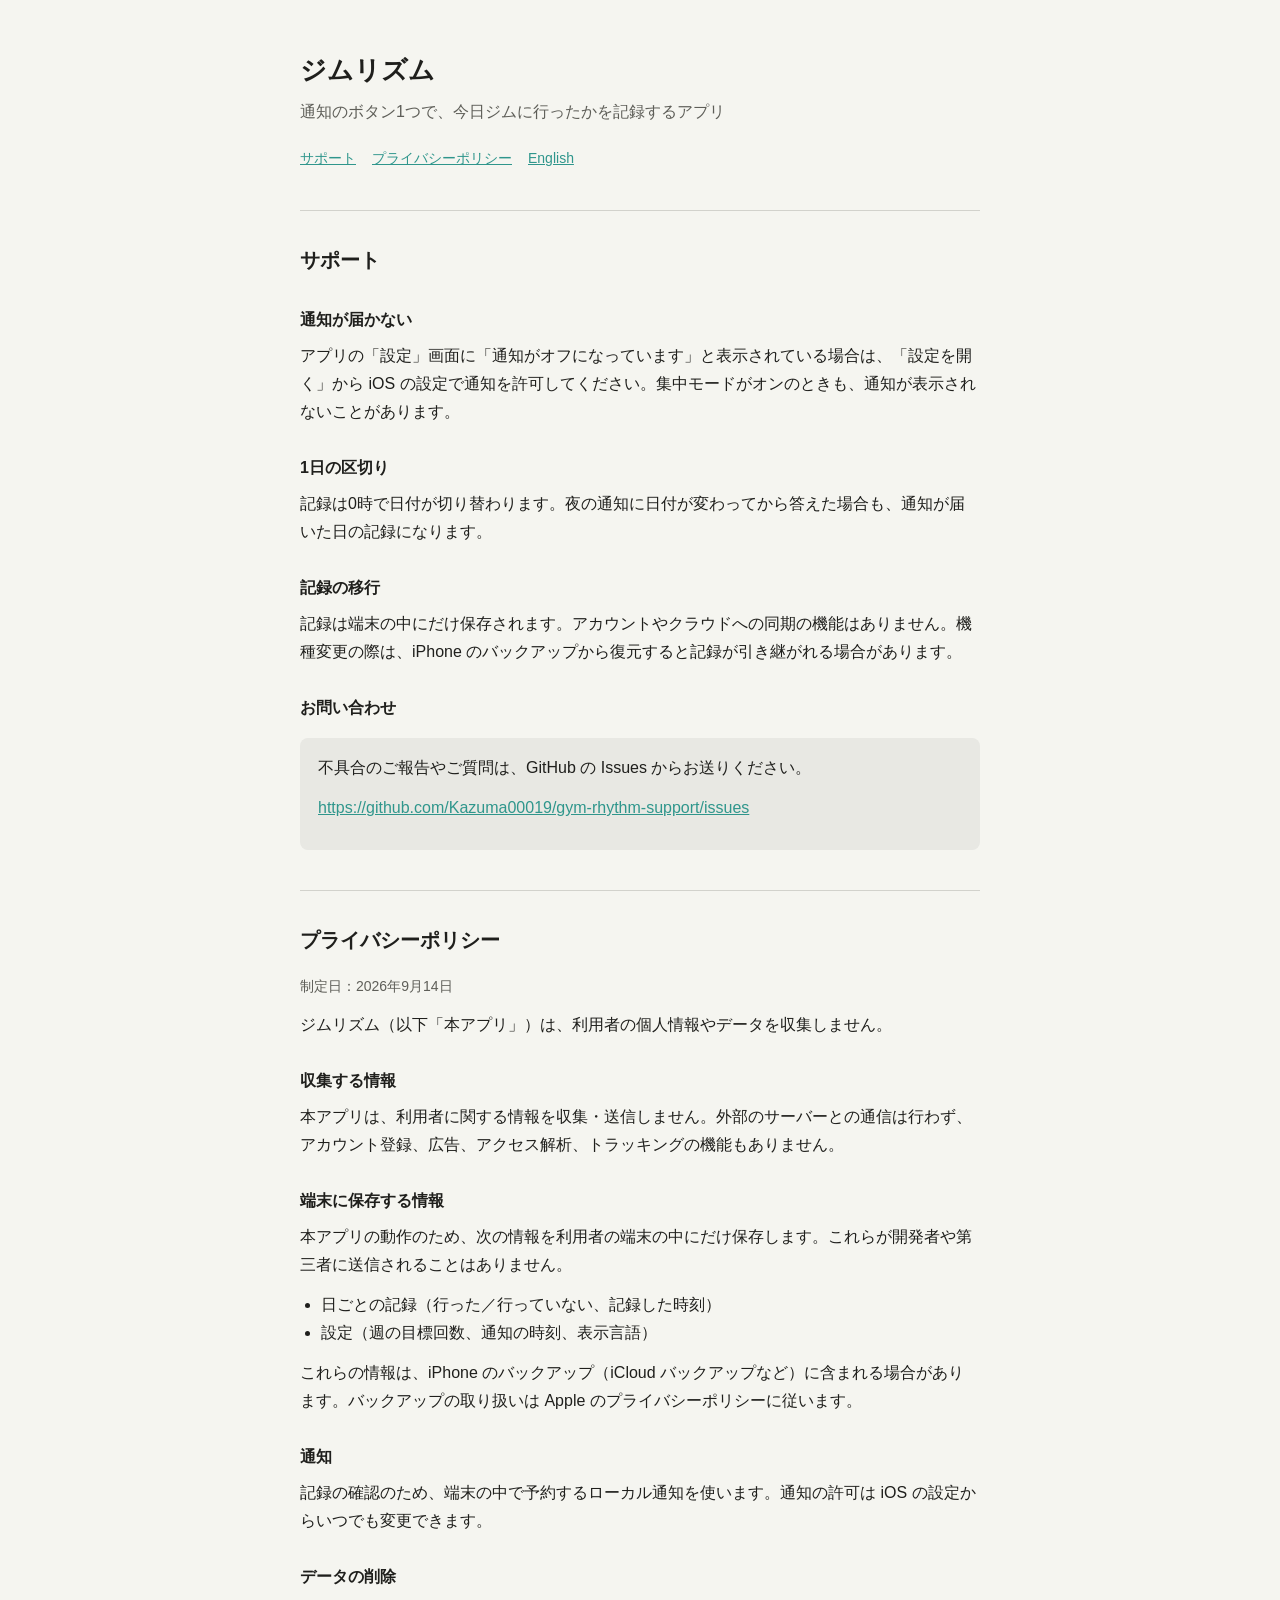
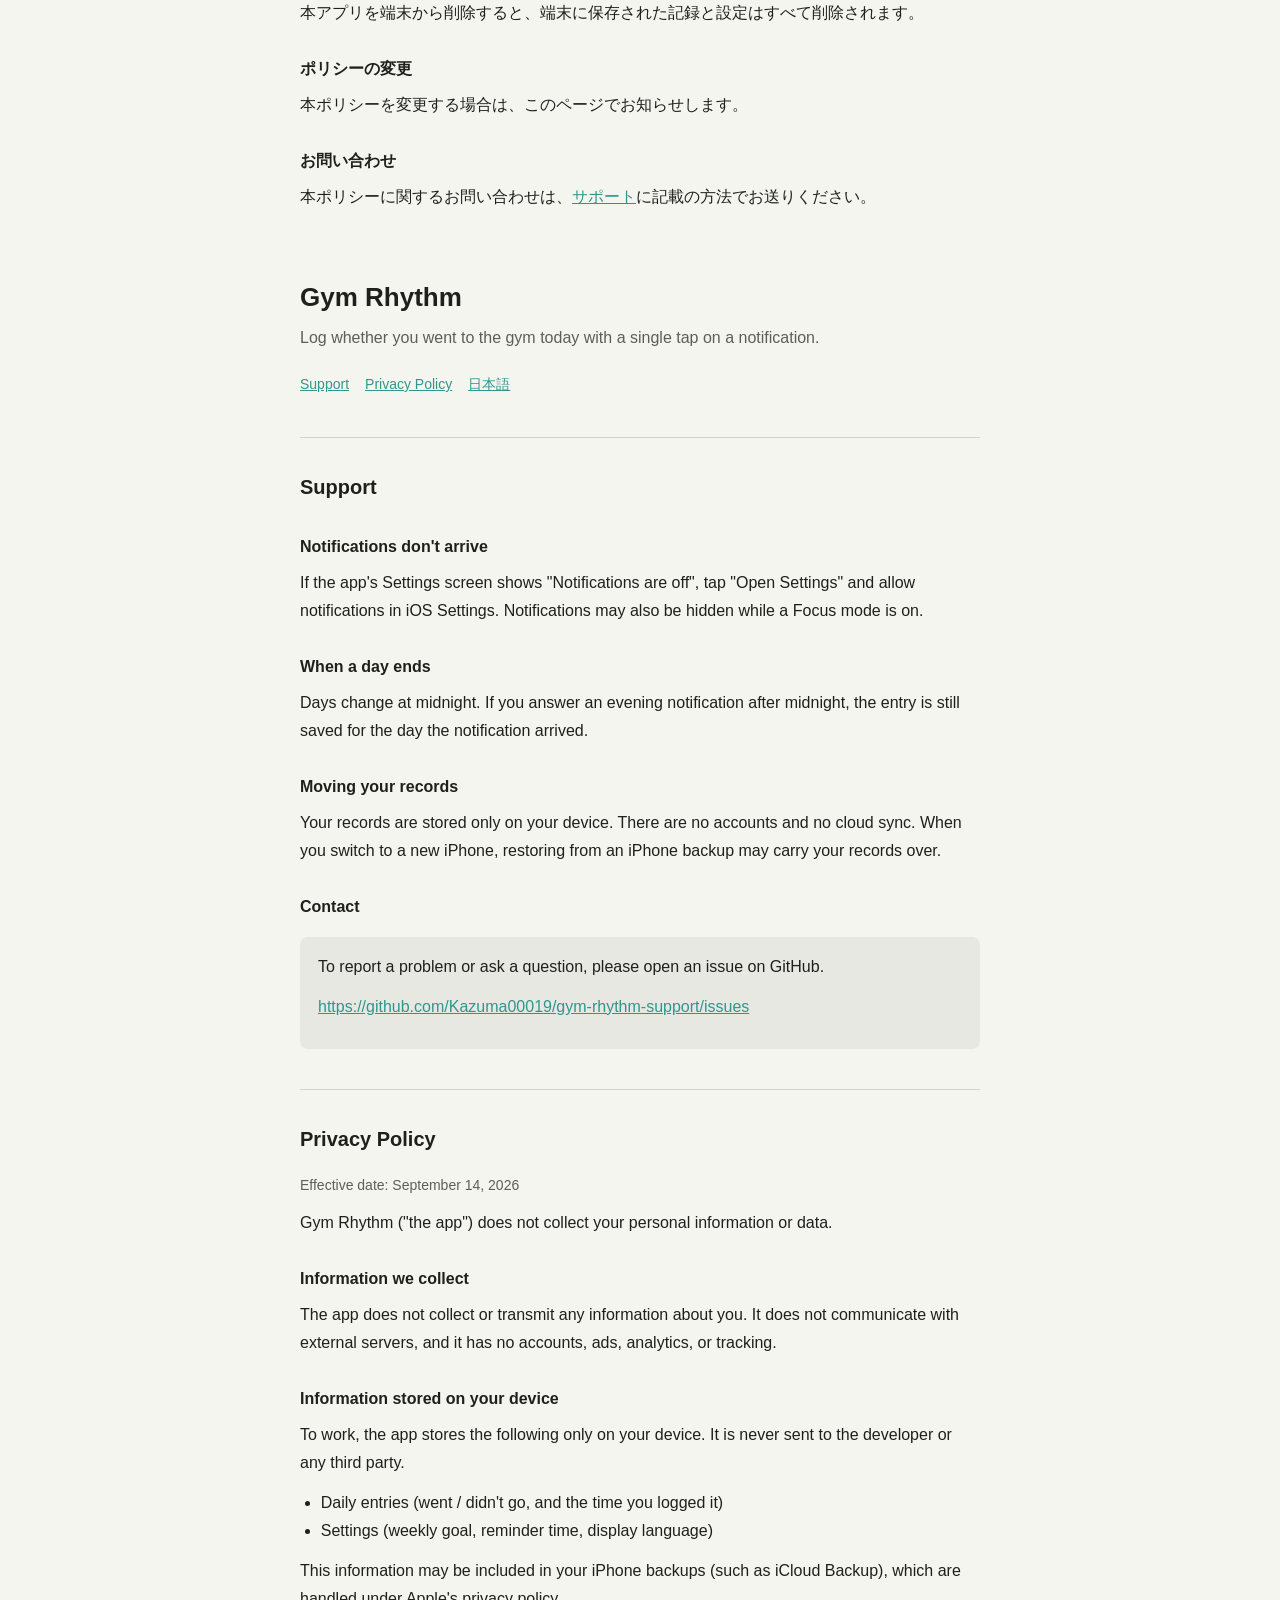
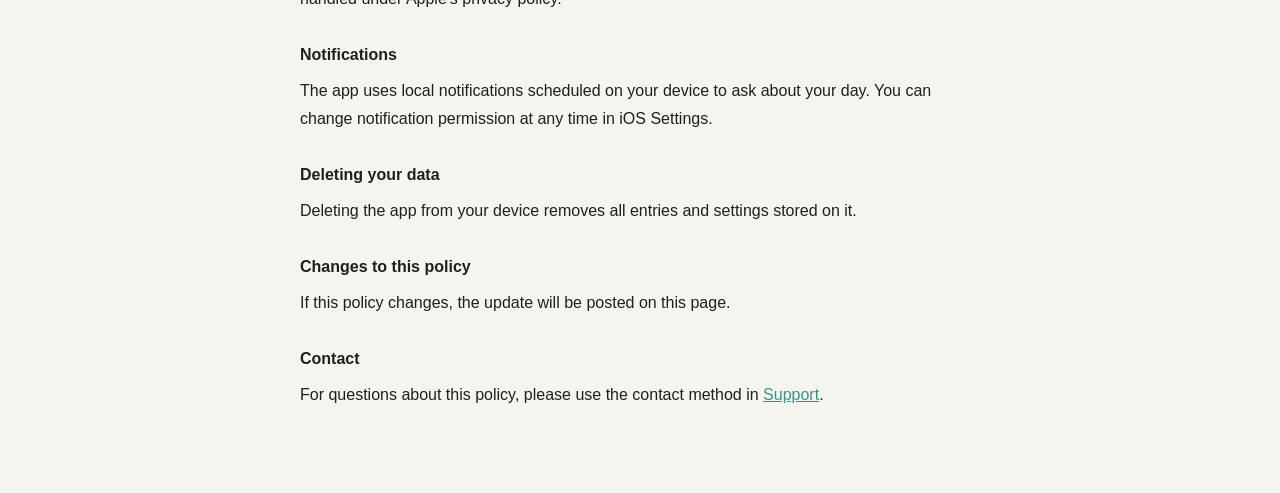
==== index.html @ 14ad71e3 "サポートとプライバシーポリシーのページを追加" ====
<!doctype html>
<html lang="ja">
<head>
<meta charset="utf-8">
<meta name="viewport" content="width=device-width, initial-scale=1">
<title>ジムリズム / Gym Rhythm — サポートとプライバシーポリシー</title>
<style>
  :root {
    --bg: #F5F5F0;
    --surface: #E8E8E3;
    --text: #1F1F1C;
    --muted: #5E5E58;
    --accent: #2F968C;
    --border: #D2D2CC;
  }
  @media (prefers-color-scheme: dark) {
    :root {
      --bg: #161616;
      --surface: #262626;
      --text: #ECECE8;
      --muted: #A3A39E;
      --accent: #5FBFB5;
      --border: #3A3A3A;
    }
  }
  * { box-sizing: border-box; }
  body {
    margin: 0;
    background: var(--bg);
    color: var(--text);
    font: 16px/1.75 -apple-system, BlinkMacSystemFont, "Hiragino Sans", "Helvetica Neue", sans-serif;
    padding-inline: 20px;
  }
  main { max-width: 680px; margin: 0 auto; padding-block: 48px 72px; }
  header { margin-bottom: 40px; }
  h1 { font-size: 26px; font-weight: 600; margin: 0 0 4px; }
  .sub { color: var(--muted); margin: 0; }
  nav { display: flex; flex-wrap: wrap; gap: 8px 16px; margin-top: 20px; font-size: 14px; }
  a { color: var(--accent); }
  section { border-top: 1px solid var(--border); padding-top: 32px; margin-top: 40px; }
  h2 { font-size: 20px; font-weight: 600; margin: 0 0 16px; }
  h3 { font-size: 16px; font-weight: 600; margin: 28px 0 8px; }
  p, ul { margin: 0 0 12px; }
  ul { padding-left: 1.3em; }
  .box { background: var(--surface); border-radius: 8px; padding: 16px 18px; margin: 16px 0; }
  .date { color: var(--muted); font-size: 14px; }
  .lang { margin-top: 64px; }
</style>
</head>
<body>
<main>
  <header>
    <h1>ジムリズム</h1>
    <p class="sub">通知のボタン1つで、今日ジムに行ったかを記録するアプリ</p>
    <nav>
      <a href="#support">サポート</a>
      <a href="#privacy">プライバシーポリシー</a>
      <a href="#en">English</a>
    </nav>
  </header>

  <section id="support">
    <h2>サポート</h2>

    <h3>通知が届かない</h3>
    <p>アプリの「設定」画面に「通知がオフになっています」と表示されている場合は、「設定を開く」から iOS の設定で通知を許可してください。集中モードがオンのときも、通知が表示されないことがあります。</p>

    <h3>1日の区切り</h3>
    <p>記録は0時で日付が切り替わります。夜の通知に日付が変わってから答えた場合も、通知が届いた日の記録になります。</p>

    <h3>記録の移行</h3>
    <p>記録は端末の中にだけ保存されます。アカウントやクラウドへの同期の機能はありません。機種変更の際は、iPhone のバックアップから復元すると記録が引き継がれる場合があります。</p>

    <h3>お問い合わせ</h3>
    <div class="box">
      <p>不具合のご報告やご質問は、GitHub の Issues からお送りください。</p>
      <p><a href="https://github.com/Kazuma00019/gym-rhythm-support/issues">https://github.com/Kazuma00019/gym-rhythm-support/issues</a></p>
    </div>
  </section>

  <section id="privacy">
    <h2>プライバシーポリシー</h2>
    <p class="date">制定日：2026年9月14日</p>

    <p>ジムリズム（以下「本アプリ」）は、利用者の個人情報やデータを収集しません。</p>

    <h3>収集する情報</h3>
    <p>本アプリは、利用者に関する情報を収集・送信しません。外部のサーバーとの通信は行わず、アカウント登録、広告、アクセス解析、トラッキングの機能もありません。</p>

    <h3>端末に保存する情報</h3>
    <p>本アプリの動作のため、次の情報を利用者の端末の中にだけ保存します。これらが開発者や第三者に送信されることはありません。</p>
    <ul>
      <li>日ごとの記録（行った／行っていない、記録した時刻）</li>
      <li>設定（週の目標回数、通知の時刻、表示言語）</li>
    </ul>
    <p>これらの情報は、iPhone のバックアップ（iCloud バックアップなど）に含まれる場合があります。バックアップの取り扱いは Apple のプライバシーポリシーに従います。</p>

    <h3>通知</h3>
    <p>記録の確認のため、端末の中で予約するローカル通知を使います。通知の許可は iOS の設定からいつでも変更できます。</p>

    <h3>データの削除</h3>
    <p>本アプリを端末から削除すると、端末に保存された記録と設定はすべて削除されます。</p>

    <h3>ポリシーの変更</h3>
    <p>本ポリシーを変更する場合は、このページでお知らせします。</p>

    <h3>お問い合わせ</h3>
    <p>本ポリシーに関するお問い合わせは、<a href="#support">サポート</a>に記載の方法でお送りください。</p>
  </section>

  <div class="lang" id="en" lang="en">
    <header>
      <h1>Gym Rhythm</h1>
      <p class="sub">Log whether you went to the gym today with a single tap on a notification.</p>
      <nav>
        <a href="#support-en">Support</a>
        <a href="#privacy-en">Privacy Policy</a>
        <a href="#support">日本語</a>
      </nav>
    </header>

    <section id="support-en">
      <h2>Support</h2>

      <h3>Notifications don't arrive</h3>
      <p>If the app's Settings screen shows "Notifications are off", tap "Open Settings" and allow notifications in iOS Settings. Notifications may also be hidden while a Focus mode is on.</p>

      <h3>When a day ends</h3>
      <p>Days change at midnight. If you answer an evening notification after midnight, the entry is still saved for the day the notification arrived.</p>

      <h3>Moving your records</h3>
      <p>Your records are stored only on your device. There are no accounts and no cloud sync. When you switch to a new iPhone, restoring from an iPhone backup may carry your records over.</p>

      <h3>Contact</h3>
      <div class="box">
        <p>To report a problem or ask a question, please open an issue on GitHub.</p>
        <p><a href="https://github.com/Kazuma00019/gym-rhythm-support/issues">https://github.com/Kazuma00019/gym-rhythm-support/issues</a></p>
      </div>
    </section>

    <section id="privacy-en">
      <h2>Privacy Policy</h2>
      <p class="date">Effective date: September 14, 2026</p>

      <p>Gym Rhythm ("the app") does not collect your personal information or data.</p>

      <h3>Information we collect</h3>
      <p>The app does not collect or transmit any information about you. It does not communicate with external servers, and it has no accounts, ads, analytics, or tracking.</p>

      <h3>Information stored on your device</h3>
      <p>To work, the app stores the following only on your device. It is never sent to the developer or any third party.</p>
      <ul>
        <li>Daily entries (went / didn't go, and the time you logged it)</li>
        <li>Settings (weekly goal, reminder time, display language)</li>
      </ul>
      <p>This information may be included in your iPhone backups (such as iCloud Backup), which are handled under Apple's privacy policy.</p>

      <h3>Notifications</h3>
      <p>The app uses local notifications scheduled on your device to ask about your day. You can change notification permission at any time in iOS Settings.</p>

      <h3>Deleting your data</h3>
      <p>Deleting the app from your device removes all entries and settings stored on it.</p>

      <h3>Changes to this policy</h3>
      <p>If this policy changes, the update will be posted on this page.</p>

      <h3>Contact</h3>
      <p>For questions about this policy, please use the contact method in <a href="#support-en">Support</a>.</p>
    </section>
  </div>
</main>
</body>
</html>
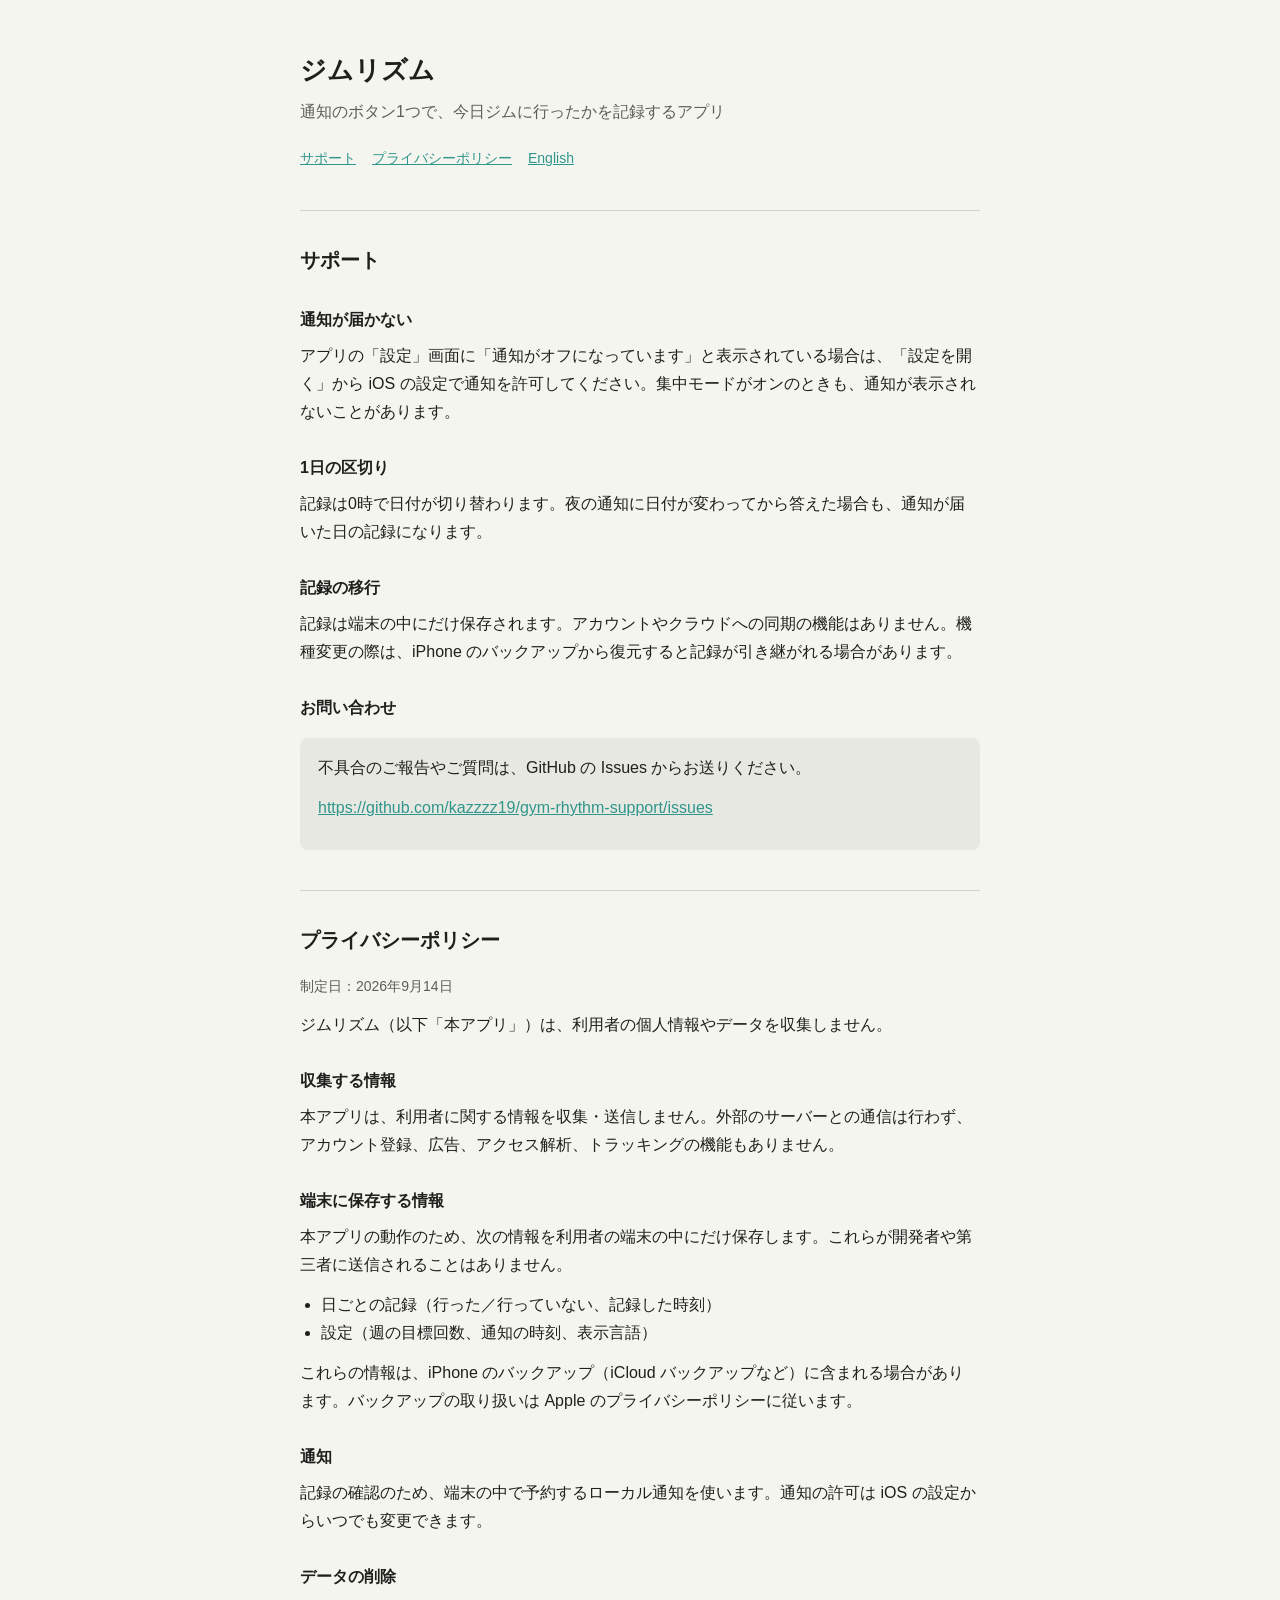
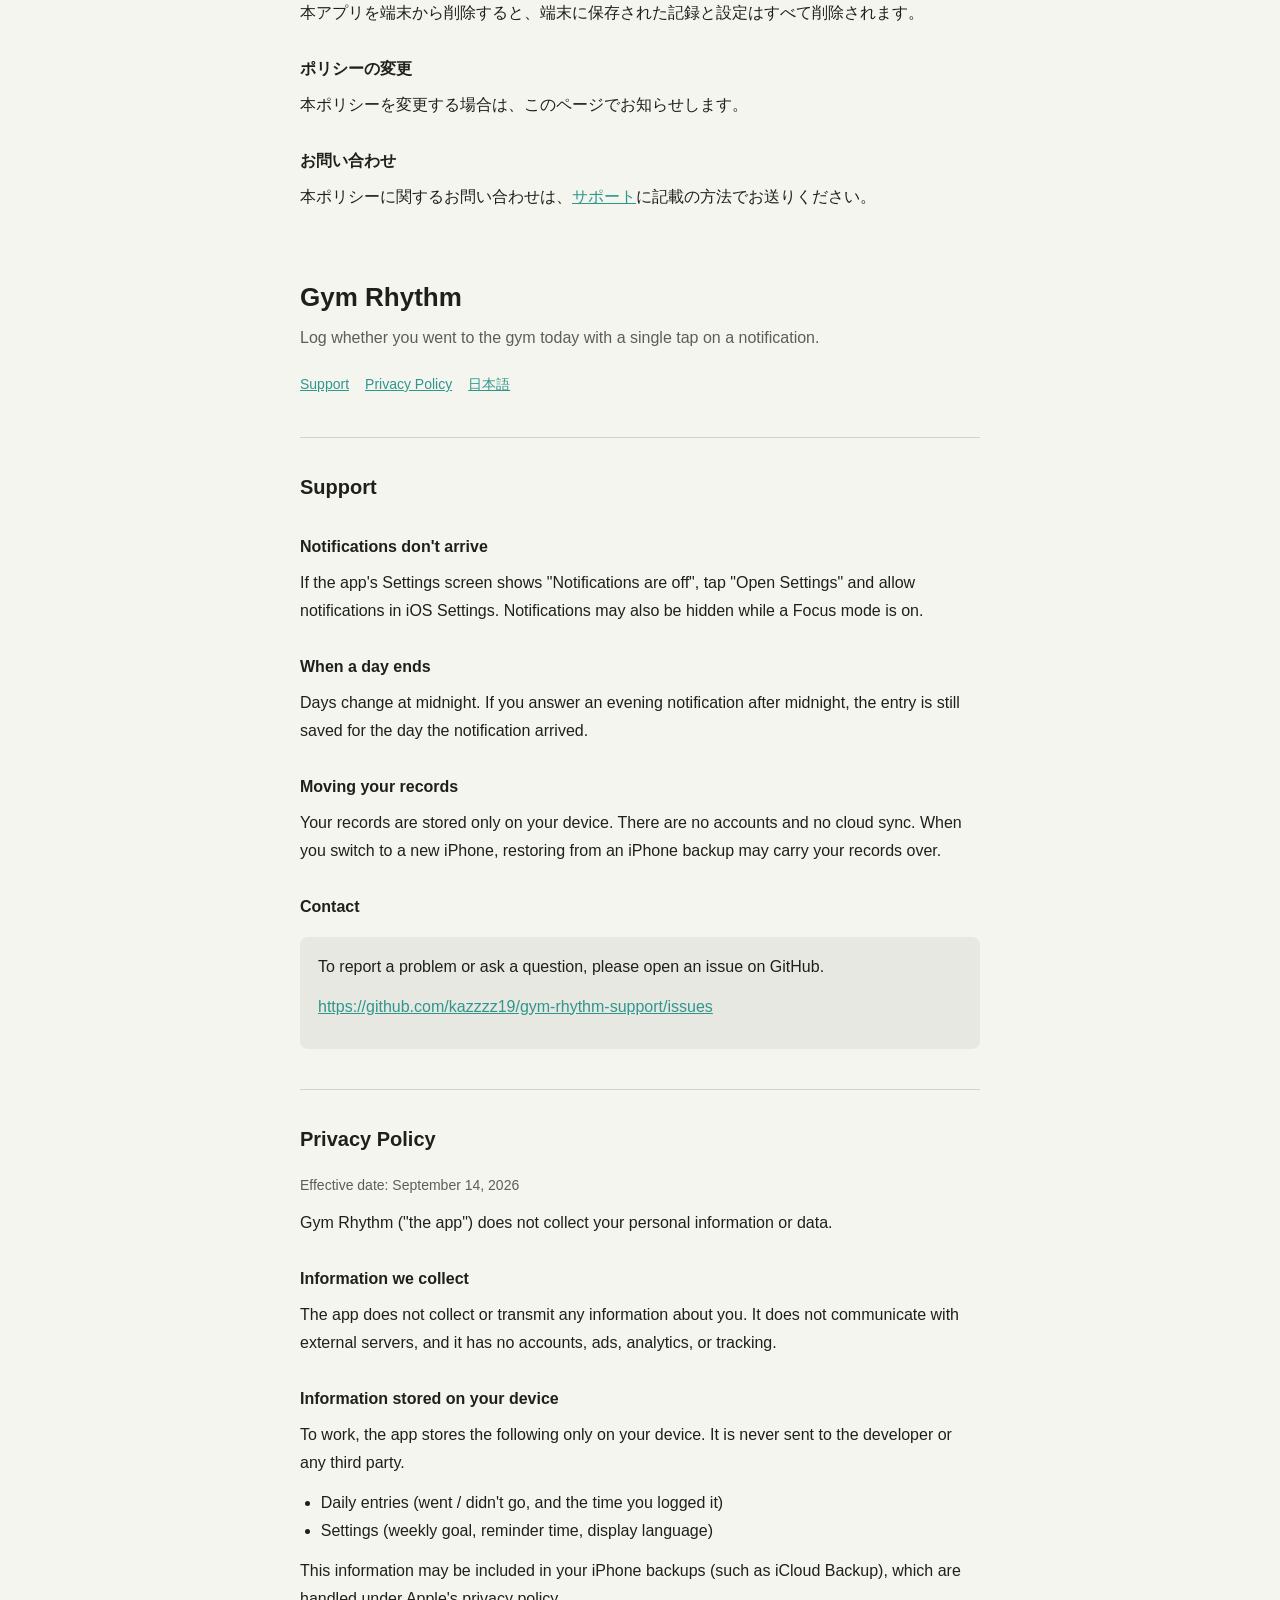
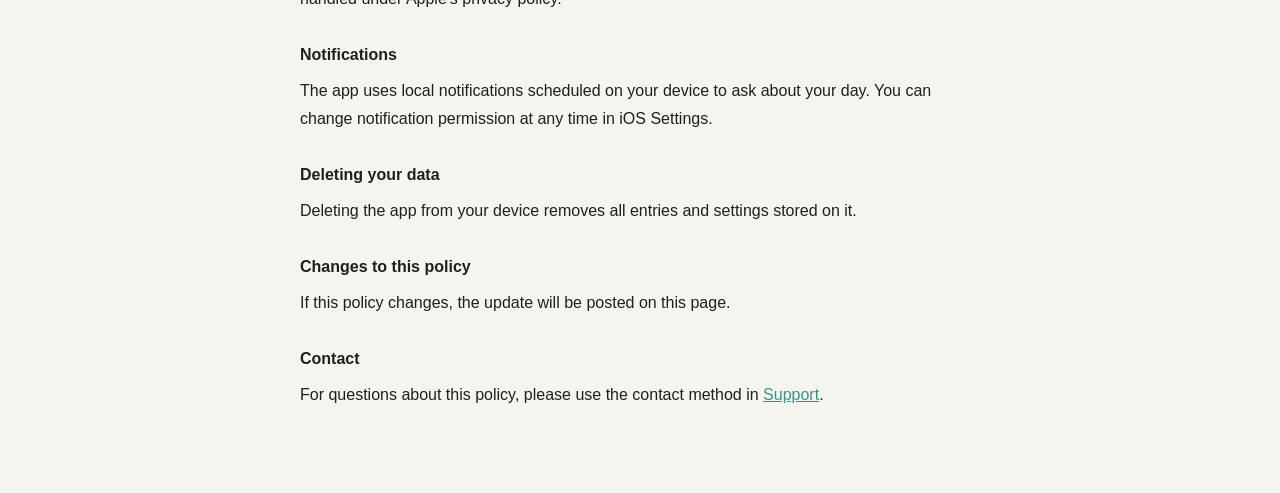
==== commit cbe01731: "問い合わせ先のリンクを kazzzz19 のリポジトリに変更" ====
--- a/index.html
+++ b/index.html
@@ -74,7 +74,7 @@
     <h3>お問い合わせ</h3>
     <div class="box">
       <p>不具合のご報告やご質問は、GitHub の Issues からお送りください。</p>
-      <p><a href="https://github.com/Kazuma00019/gym-rhythm-support/issues">https://github.com/Kazuma00019/gym-rhythm-support/issues</a></p>
+      <p><a href="https://github.com/kazzzz19/gym-rhythm-support/issues">https://github.com/kazzzz19/gym-rhythm-support/issues</a></p>
     </div>
   </section>
 
@@ -134,7 +134,7 @@
       <h3>Contact</h3>
       <div class="box">
         <p>To report a problem or ask a question, please open an issue on GitHub.</p>
-        <p><a href="https://github.com/Kazuma00019/gym-rhythm-support/issues">https://github.com/Kazuma00019/gym-rhythm-support/issues</a></p>
+        <p><a href="https://github.com/kazzzz19/gym-rhythm-support/issues">https://github.com/kazzzz19/gym-rhythm-support/issues</a></p>
       </div>
     </section>
 
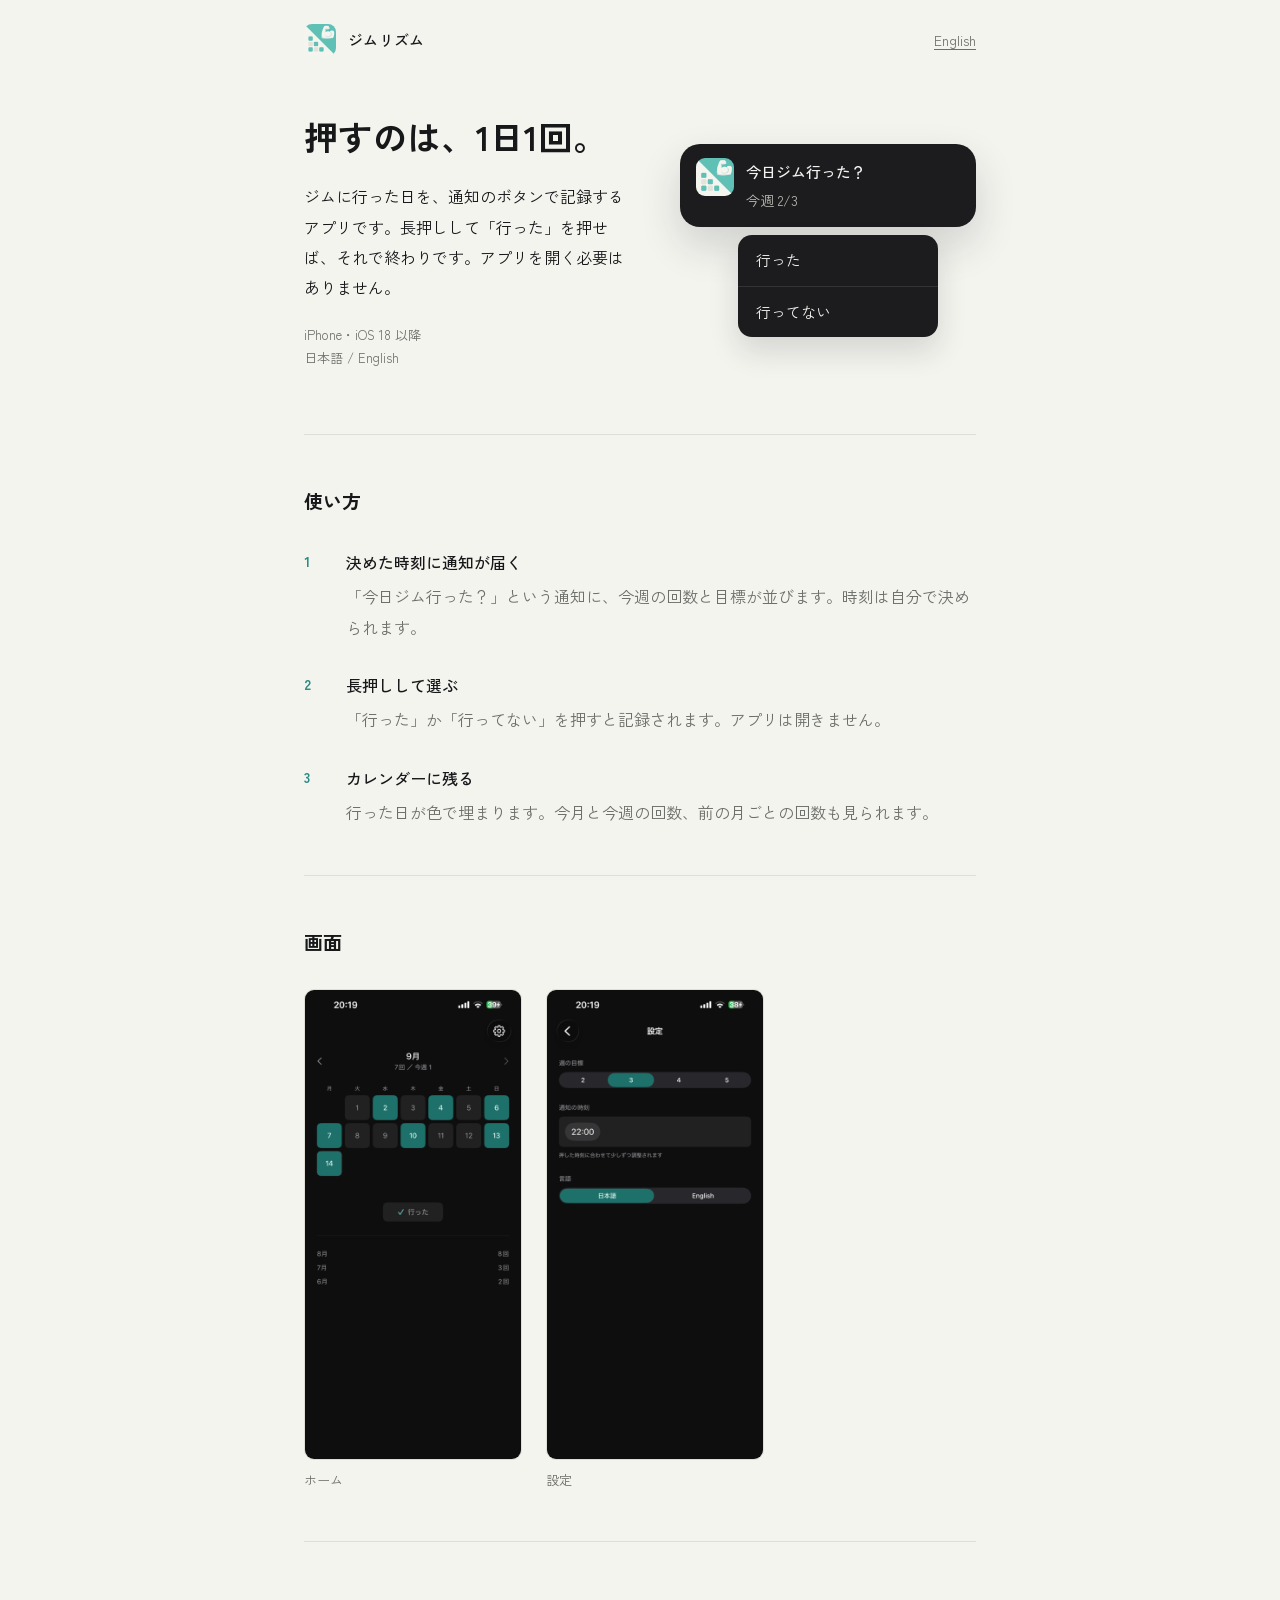
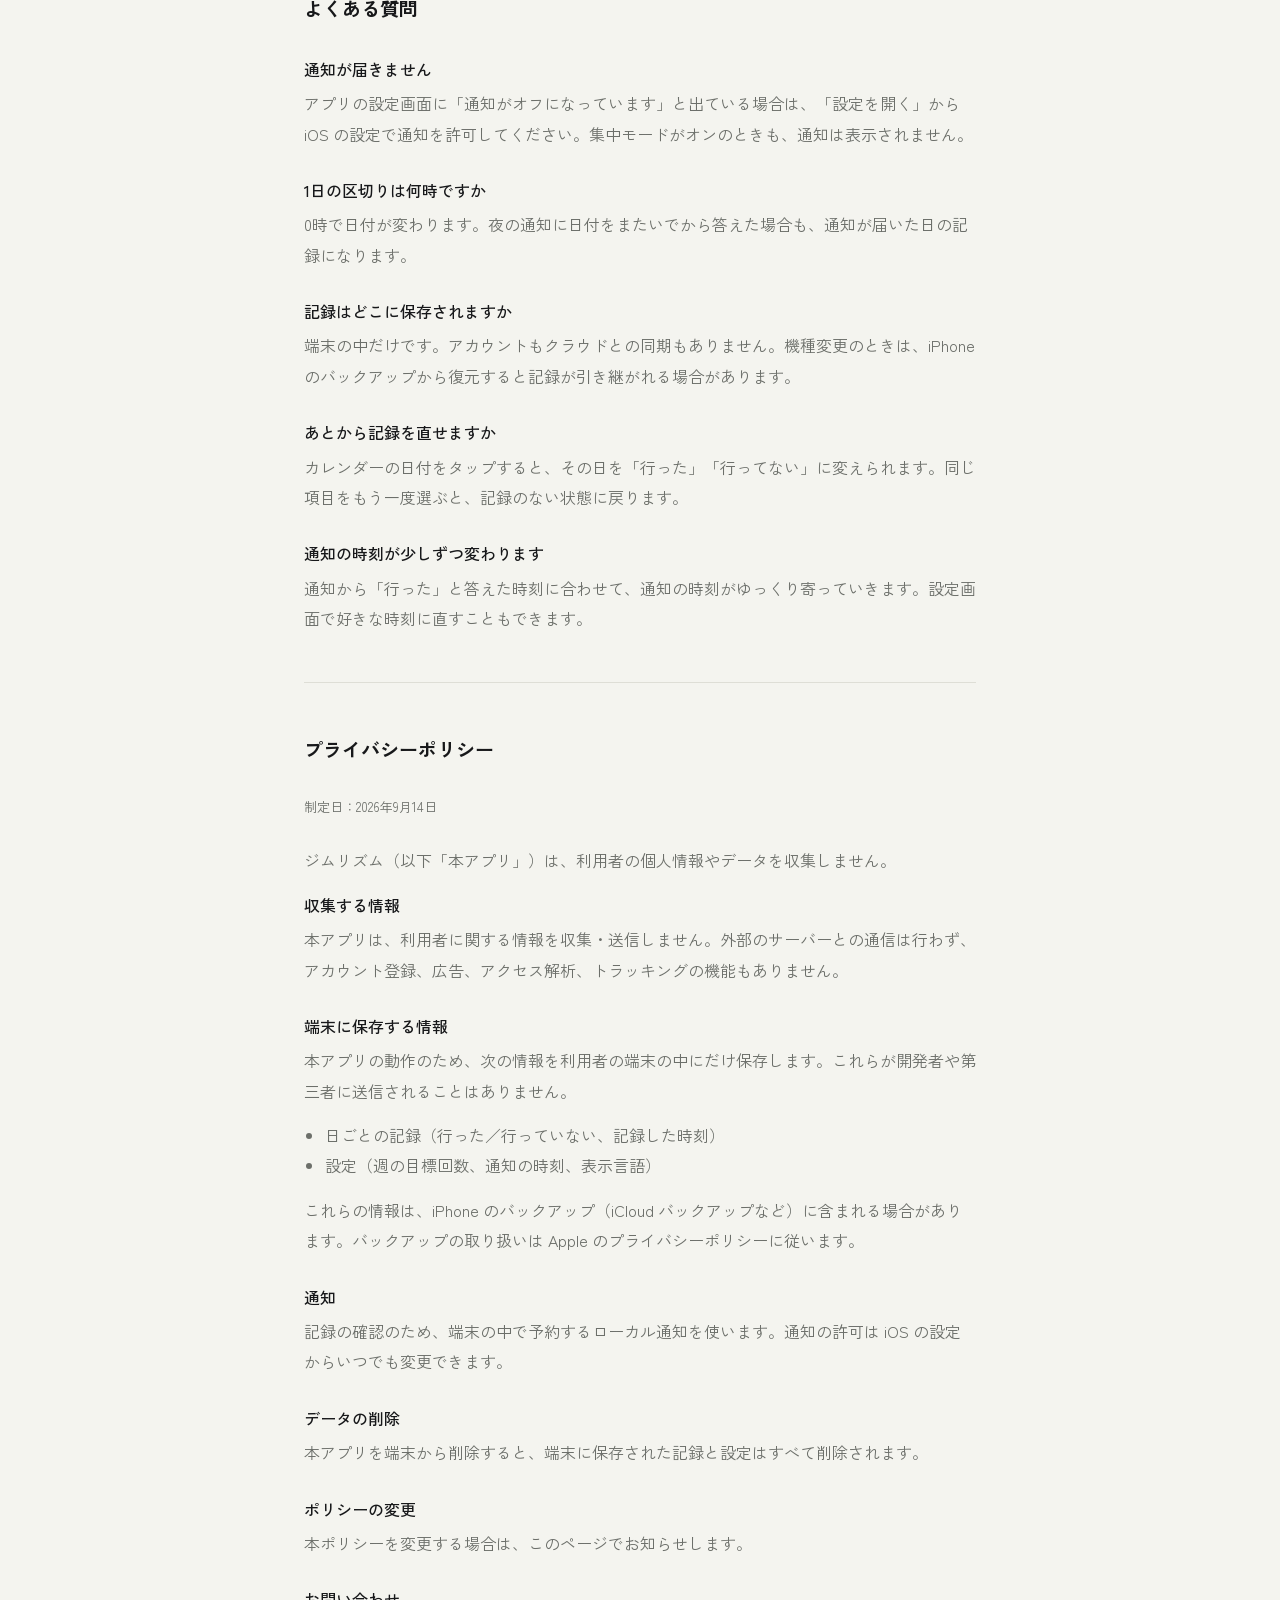
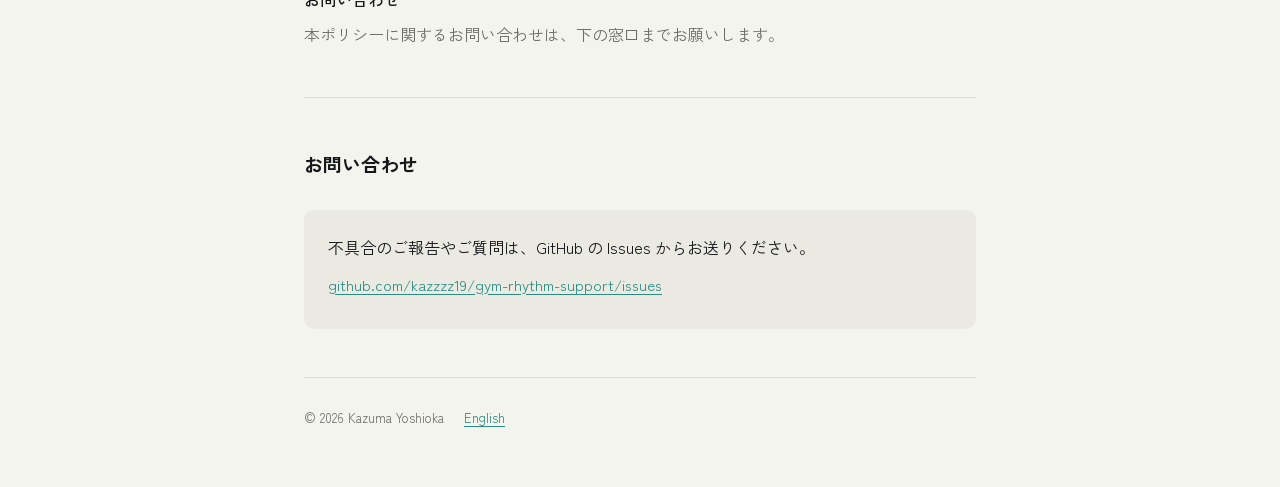
==== commit aa2d78ef: "サイトの作りを見直し、使い方・画面・よくある質問を追加 - トップに通知の見た目を再現した図を置く - アプリアイコンとスクリーンショットを追加 - 英語版を en.html に分け、言語を切り替えら" ====
--- a/index.html
+++ b/index.html
@@ -3,84 +3,114 @@
 <head>
 <meta charset="utf-8">
 <meta name="viewport" content="width=device-width, initial-scale=1">
-<title>ジムリズム / Gym Rhythm — サポートとプライバシーポリシー</title>
-<style>
-  :root {
-    --bg: #F5F5F0;
-    --surface: #E8E8E3;
-    --text: #1F1F1C;
-    --muted: #5E5E58;
-    --accent: #2F968C;
-    --border: #D2D2CC;
-  }
-  @media (prefers-color-scheme: dark) {
-    :root {
-      --bg: #161616;
-      --surface: #262626;
-      --text: #ECECE8;
-      --muted: #A3A39E;
-      --accent: #5FBFB5;
-      --border: #3A3A3A;
-    }
-  }
-  * { box-sizing: border-box; }
-  body {
-    margin: 0;
-    background: var(--bg);
-    color: var(--text);
-    font: 16px/1.75 -apple-system, BlinkMacSystemFont, "Hiragino Sans", "Helvetica Neue", sans-serif;
-    padding-inline: 20px;
-  }
-  main { max-width: 680px; margin: 0 auto; padding-block: 48px 72px; }
-  header { margin-bottom: 40px; }
-  h1 { font-size: 26px; font-weight: 600; margin: 0 0 4px; }
-  .sub { color: var(--muted); margin: 0; }
-  nav { display: flex; flex-wrap: wrap; gap: 8px 16px; margin-top: 20px; font-size: 14px; }
-  a { color: var(--accent); }
-  section { border-top: 1px solid var(--border); padding-top: 32px; margin-top: 40px; }
-  h2 { font-size: 20px; font-weight: 600; margin: 0 0 16px; }
-  h3 { font-size: 16px; font-weight: 600; margin: 28px 0 8px; }
-  p, ul { margin: 0 0 12px; }
-  ul { padding-left: 1.3em; }
-  .box { background: var(--surface); border-radius: 8px; padding: 16px 18px; margin: 16px 0; }
-  .date { color: var(--muted); font-size: 14px; }
-  .lang { margin-top: 64px; }
-</style>
+<title>ジムリズム — サポートとプライバシーポリシー</title>
+<meta name="description" content="ジムに行った日を、通知のボタンで記録する iPhone アプリ「ジムリズム」のサポートとプライバシーポリシー。">
+<link rel="icon" href="assets/icon.png">
+<link rel="preconnect" href="https://fonts.googleapis.com">
+<link rel="preconnect" href="https://fonts.gstatic.com" crossorigin>
+<link href="https://fonts.googleapis.com/css2?family=Zen+Kaku+Gothic+New:wght@400;500;700&display=swap" rel="stylesheet">
+<link rel="stylesheet" href="style.css">
 </head>
 <body>
-<main>
-  <header>
-    <h1>ジムリズム</h1>
-    <p class="sub">通知のボタン1つで、今日ジムに行ったかを記録するアプリ</p>
-    <nav>
-      <a href="#support">サポート</a>
-      <a href="#privacy">プライバシーポリシー</a>
-      <a href="#en">English</a>
-    </nav>
-  </header>
+<div class="wrap">
 
-  <section id="support">
-    <h2>サポート</h2>
+  <div class="bar">
+    <img src="assets/icon.png" alt="">
+    <span class="name">ジムリズム</span>
+    <a class="lang" href="en.html" hreflang="en">English</a>
+  </div>
 
-    <h3>通知が届かない</h3>
-    <p>アプリの「設定」画面に「通知がオフになっています」と表示されている場合は、「設定を開く」から iOS の設定で通知を許可してください。集中モードがオンのときも、通知が表示されないことがあります。</p>
+  <div class="hero">
+    <div>
+      <h1>押すのは、1日1回。</h1>
+      <p>ジムに行った日を、通知のボタンで記録するアプリです。長押しして「行った」を押せば、それで終わりです。アプリを開く必要はありません。</p>
+      <p class="spec">iPhone・iOS 18 以降<br>日本語 / English</p>
+    </div>
+    <div>
+      <div class="notice">
+        <img src="assets/icon.png" alt="">
+        <div>
+          <div class="title">今日ジム行った？</div>
+          <div class="body">今週 2/3</div>
+        </div>
+      </div>
+      <div class="actions">
+        <div>行った</div>
+        <div>行ってない</div>
+      </div>
+    </div>
+  </div>
 
-    <h3>1日の区切り</h3>
-    <p>記録は0時で日付が切り替わります。夜の通知に日付が変わってから答えた場合も、通知が届いた日の記録になります。</p>
-
-    <h3>記録の移行</h3>
-    <p>記録は端末の中にだけ保存されます。アカウントやクラウドへの同期の機能はありません。機種変更の際は、iPhone のバックアップから復元すると記録が引き継がれる場合があります。</p>
-
-    <h3>お問い合わせ</h3>
-    <div class="box">
-      <p>不具合のご報告やご質問は、GitHub の Issues からお送りください。</p>
-      <p><a href="https://github.com/kazzzz19/gym-rhythm-support/issues">https://github.com/kazzzz19/gym-rhythm-support/issues</a></p>
+  <section>
+    <h2>使い方</h2>
+    <div class="steps">
+      <div class="step">
+        <div class="n">1</div>
+        <div>
+          <h3>決めた時刻に通知が届く</h3>
+          <p>「今日ジム行った？」という通知に、今週の回数と目標が並びます。時刻は自分で決められます。</p>
+        </div>
+      </div>
+      <div class="step">
+        <div class="n">2</div>
+        <div>
+          <h3>長押しして選ぶ</h3>
+          <p>「行った」か「行ってない」を押すと記録されます。アプリは開きません。</p>
+        </div>
+      </div>
+      <div class="step">
+        <div class="n">3</div>
+        <div>
+          <h3>カレンダーに残る</h3>
+          <p>行った日が色で埋まります。今月と今週の回数、前の月ごとの回数も見られます。</p>
+        </div>
+      </div>
     </div>
   </section>
 
-  <section id="privacy">
+  <section>
+    <h2>画面</h2>
+    <div class="screens">
+      <figure>
+        <img src="assets/home.png" alt="月のカレンダーに、行った日が色で表示されているホーム画面">
+        <figcaption>ホーム</figcaption>
+      </figure>
+      <figure>
+        <img src="assets/settings.png" alt="週の目標、通知の時刻、言語を選ぶ設定画面">
+        <figcaption>設定</figcaption>
+      </figure>
+    </div>
+  </section>
+
+  <section id="support">
+    <h2>よくある質問</h2>
+    <div class="qa">
+      <div>
+        <h3>通知が届きません</h3>
+        <p>アプリの設定画面に「通知がオフになっています」と出ている場合は、「設定を開く」から iOS の設定で通知を許可してください。集中モードがオンのときも、通知は表示されません。</p>
+      </div>
+      <div>
+        <h3>1日の区切りは何時ですか</h3>
+        <p>0時で日付が変わります。夜の通知に日付をまたいでから答えた場合も、通知が届いた日の記録になります。</p>
+      </div>
+      <div>
+        <h3>記録はどこに保存されますか</h3>
+        <p>端末の中だけです。アカウントもクラウドとの同期もありません。機種変更のときは、iPhone のバックアップから復元すると記録が引き継がれる場合があります。</p>
+      </div>
+      <div>
+        <h3>あとから記録を直せますか</h3>
+        <p>カレンダーの日付をタップすると、その日を「行った」「行ってない」に変えられます。同じ項目をもう一度選ぶと、記録のない状態に戻ります。</p>
+      </div>
+      <div>
+        <h3>通知の時刻が少しずつ変わります</h3>
+        <p>通知から「行った」と答えた時刻に合わせて、通知の時刻がゆっくり寄っていきます。設定画面で好きな時刻に直すこともできます。</p>
+      </div>
+    </div>
+  </section>
+
+  <section id="privacy" class="policy">
     <h2>プライバシーポリシー</h2>
-    <p class="date">制定日：2026年9月14日</p>
+    <p class="stamp">制定日：2026年9月14日</p>
 
     <p>ジムリズム（以下「本アプリ」）は、利用者の個人情報やデータを収集しません。</p>
 
@@ -105,69 +135,22 @@
     <p>本ポリシーを変更する場合は、このページでお知らせします。</p>
 
     <h3>お問い合わせ</h3>
-    <p>本ポリシーに関するお問い合わせは、<a href="#support">サポート</a>に記載の方法でお送りください。</p>
+    <p>本ポリシーに関するお問い合わせは、下の窓口までお願いします。</p>
   </section>
 
-  <div class="lang" id="en" lang="en">
-    <header>
-      <h1>Gym Rhythm</h1>
-      <p class="sub">Log whether you went to the gym today with a single tap on a notification.</p>
-      <nav>
-        <a href="#support-en">Support</a>
-        <a href="#privacy-en">Privacy Policy</a>
-        <a href="#support">日本語</a>
-      </nav>
-    </header>
+  <section>
+    <h2>お問い合わせ</h2>
+    <div class="contact">
+      <p>不具合のご報告やご質問は、GitHub の Issues からお送りください。</p>
+      <p class="link"><a href="https://github.com/kazzzz19/gym-rhythm-support/issues">github.com/kazzzz19/gym-rhythm-support/issues</a></p>
+    </div>
+  </section>
 
-    <section id="support-en">
-      <h2>Support</h2>
+  <footer>
+    <span>© 2026 Kazuma Yoshioka</span>
+    <a href="en.html" hreflang="en">English</a>
+  </footer>
 
-      <h3>Notifications don't arrive</h3>
-      <p>If the app's Settings screen shows "Notifications are off", tap "Open Settings" and allow notifications in iOS Settings. Notifications may also be hidden while a Focus mode is on.</p>
-
-      <h3>When a day ends</h3>
-      <p>Days change at midnight. If you answer an evening notification after midnight, the entry is still saved for the day the notification arrived.</p>
-
-      <h3>Moving your records</h3>
-      <p>Your records are stored only on your device. There are no accounts and no cloud sync. When you switch to a new iPhone, restoring from an iPhone backup may carry your records over.</p>
-
-      <h3>Contact</h3>
-      <div class="box">
-        <p>To report a problem or ask a question, please open an issue on GitHub.</p>
-        <p><a href="https://github.com/kazzzz19/gym-rhythm-support/issues">https://github.com/kazzzz19/gym-rhythm-support/issues</a></p>
-      </div>
-    </section>
-
-    <section id="privacy-en">
-      <h2>Privacy Policy</h2>
-      <p class="date">Effective date: September 14, 2026</p>
-
-      <p>Gym Rhythm ("the app") does not collect your personal information or data.</p>
-
-      <h3>Information we collect</h3>
-      <p>The app does not collect or transmit any information about you. It does not communicate with external servers, and it has no accounts, ads, analytics, or tracking.</p>
-
-      <h3>Information stored on your device</h3>
-      <p>To work, the app stores the following only on your device. It is never sent to the developer or any third party.</p>
-      <ul>
-        <li>Daily entries (went / didn't go, and the time you logged it)</li>
-        <li>Settings (weekly goal, reminder time, display language)</li>
-      </ul>
-      <p>This information may be included in your iPhone backups (such as iCloud Backup), which are handled under Apple's privacy policy.</p>
-
-      <h3>Notifications</h3>
-      <p>The app uses local notifications scheduled on your device to ask about your day. You can change notification permission at any time in iOS Settings.</p>
-
-      <h3>Deleting your data</h3>
-      <p>Deleting the app from your device removes all entries and settings stored on it.</p>
-
-      <h3>Changes to this policy</h3>
-      <p>If this policy changes, the update will be posted on this page.</p>
-
-      <h3>Contact</h3>
-      <p>For questions about this policy, please use the contact method in <a href="#support-en">Support</a>.</p>
-    </section>
-  </div>
-</main>
+</div>
 </body>
 </html>
--- a/style.css
+++ b/style.css
@@ -0,0 +1,254 @@
+:root {
+  --paper: #F4F4EF;
+  --ink: #17181A;
+  --muted: #6C6F6A;
+  --teal: #2A8C83;
+  --teal-fill: #5FBFB5;
+  --line: #DEDED6;
+  --surface: #EAEAE3;
+  --bubble: #1C1C1E;
+  --bubble-ink: #F2F2F0;
+  --bubble-line: #333336;
+  --radius: 10px;
+}
+
+@media (prefers-color-scheme: dark) {
+  :root {
+    --paper: #131313;
+    --ink: #EDEDE9;
+    --muted: #97978F;
+    --teal: #5FBFB5;
+    --teal-fill: #2F8078;
+    --line: #2C2C2C;
+    --surface: #1E1E1E;
+    --bubble: #262628;
+    --bubble-ink: #F2F2F0;
+    --bubble-line: #3C3C3F;
+  }
+}
+
+* { box-sizing: border-box; }
+
+html { -webkit-text-size-adjust: 100%; }
+
+body {
+  margin: 0;
+  background: var(--paper);
+  color: var(--ink);
+  font-family: "Zen Kaku Gothic New", -apple-system, BlinkMacSystemFont, "Hiragino Sans", sans-serif;
+  font-size: 16px;
+  line-height: 1.9;
+  font-feature-settings: "palt";
+}
+
+a { color: var(--teal); text-underline-offset: 3px; }
+a:focus-visible { outline: 2px solid var(--teal); outline-offset: 3px; border-radius: 3px; }
+
+.wrap {
+  max-width: 720px;
+  margin: 0 auto;
+  padding-inline: 24px;
+}
+
+/* ---- top bar ---- */
+
+.bar {
+  display: flex;
+  align-items: center;
+  gap: 12px;
+  padding-block: 24px 0;
+}
+
+.bar img {
+  width: 32px;
+  height: 32px;
+  border-radius: 8px;
+  display: block;
+}
+
+.bar .name {
+  font-size: 15px;
+  font-weight: 500;
+  letter-spacing: 0.02em;
+}
+
+.bar .lang {
+  margin-left: auto;
+  font-size: 14px;
+  color: var(--muted);
+}
+
+/* ---- hero ---- */
+
+.hero {
+  display: grid;
+  gap: 40px;
+  padding-block: 56px 64px;
+}
+
+.hero h1 {
+  font-size: clamp(27px, 5.6vw, 34px);
+  font-weight: 700;
+  line-height: 1.45;
+  letter-spacing: 0.01em;
+  line-break: strict;
+  word-break: keep-all;
+  margin: 0 0 20px;
+}
+
+.hero p {
+  margin: 0;
+  max-width: 34em;
+}
+
+.hero .spec {
+  margin-top: 20px;
+  font-size: 13px;
+  color: var(--muted);
+  line-height: 1.8;
+}
+
+@media (min-width: 720px) {
+  .hero {
+    grid-template-columns: 1fr 296px;
+    align-items: center;
+    gap: 48px;
+  }
+}
+
+/* ---- notification mock ---- */
+
+.notice {
+  background: var(--bubble);
+  color: var(--bubble-ink);
+  border-radius: 20px;
+  padding: 14px 16px;
+  display: flex;
+  gap: 12px;
+  align-items: flex-start;
+  box-shadow: 0 18px 40px rgba(20, 30, 28, 0.16);
+}
+
+.notice img {
+  width: 38px;
+  height: 38px;
+  border-radius: 9px;
+  display: block;
+}
+
+.notice .title { font-size: 15px; font-weight: 500; }
+.notice .body { font-size: 14px; color: #B9B9B4; }
+
+.actions {
+  margin: 8px 0 0 58px;
+  background: var(--bubble);
+  border-radius: 14px;
+  overflow: hidden;
+  width: 200px;
+  box-shadow: 0 14px 30px rgba(20, 30, 28, 0.14);
+}
+
+.actions div {
+  color: var(--bubble-ink);
+  font-size: 15px;
+  padding: 11px 18px;
+}
+
+.actions div + div { border-top: 1px solid var(--bubble-line); }
+
+/* ---- sections ---- */
+
+section {
+  border-top: 1px solid var(--line);
+  padding-block: 48px;
+}
+
+h2 {
+  font-size: 19px;
+  font-weight: 700;
+  margin: 0 0 28px;
+}
+
+h3 {
+  font-size: 16px;
+  font-weight: 500;
+  margin: 0 0 4px;
+}
+
+p { margin: 0 0 14px; }
+p:last-child { margin-bottom: 0; }
+
+/* ---- steps ---- */
+
+.steps { display: grid; gap: 28px; }
+
+.step { display: grid; grid-template-columns: 28px 1fr; gap: 14px; }
+
+.step .n {
+  font-size: 14px;
+  font-weight: 700;
+  color: var(--teal);
+  line-height: 2.1;
+}
+
+.step p { color: var(--muted); margin: 0; }
+
+/* ---- screens ---- */
+
+.screens {
+  display: grid;
+  grid-template-columns: repeat(2, minmax(0, 1fr));
+  gap: 24px;
+  max-width: 460px;
+}
+
+.screens figure { margin: 0; }
+
+.screens img {
+  width: 100%;
+  border: 1px solid var(--line);
+  border-radius: var(--radius);
+  display: block;
+}
+
+.screens figcaption {
+  font-size: 13px;
+  color: var(--muted);
+  margin-top: 8px;
+}
+
+/* ---- question list ---- */
+
+.qa { display: grid; gap: 26px; }
+.qa p { color: var(--muted); margin: 0; }
+
+/* ---- policy ---- */
+
+.policy h3 { margin-top: 26px; }
+.policy h3:first-of-type { margin-top: 0; }
+.policy p, .policy li { color: var(--muted); }
+.policy ul { margin: 0 0 14px; padding-left: 1.3em; }
+.policy .stamp { font-size: 13px; margin-bottom: 26px; }
+
+/* ---- contact ---- */
+
+.contact {
+  background: var(--surface);
+  border-radius: var(--radius);
+  padding: 22px 24px;
+}
+
+.contact p { margin-bottom: 8px; }
+.contact .link { word-break: break-all; font-size: 15px; }
+
+/* ---- footer ---- */
+
+footer {
+  border-top: 1px solid var(--line);
+  padding-block: 28px 56px;
+  font-size: 13px;
+  color: var(--muted);
+  display: flex;
+  flex-wrap: wrap;
+  gap: 8px 20px;
+}
